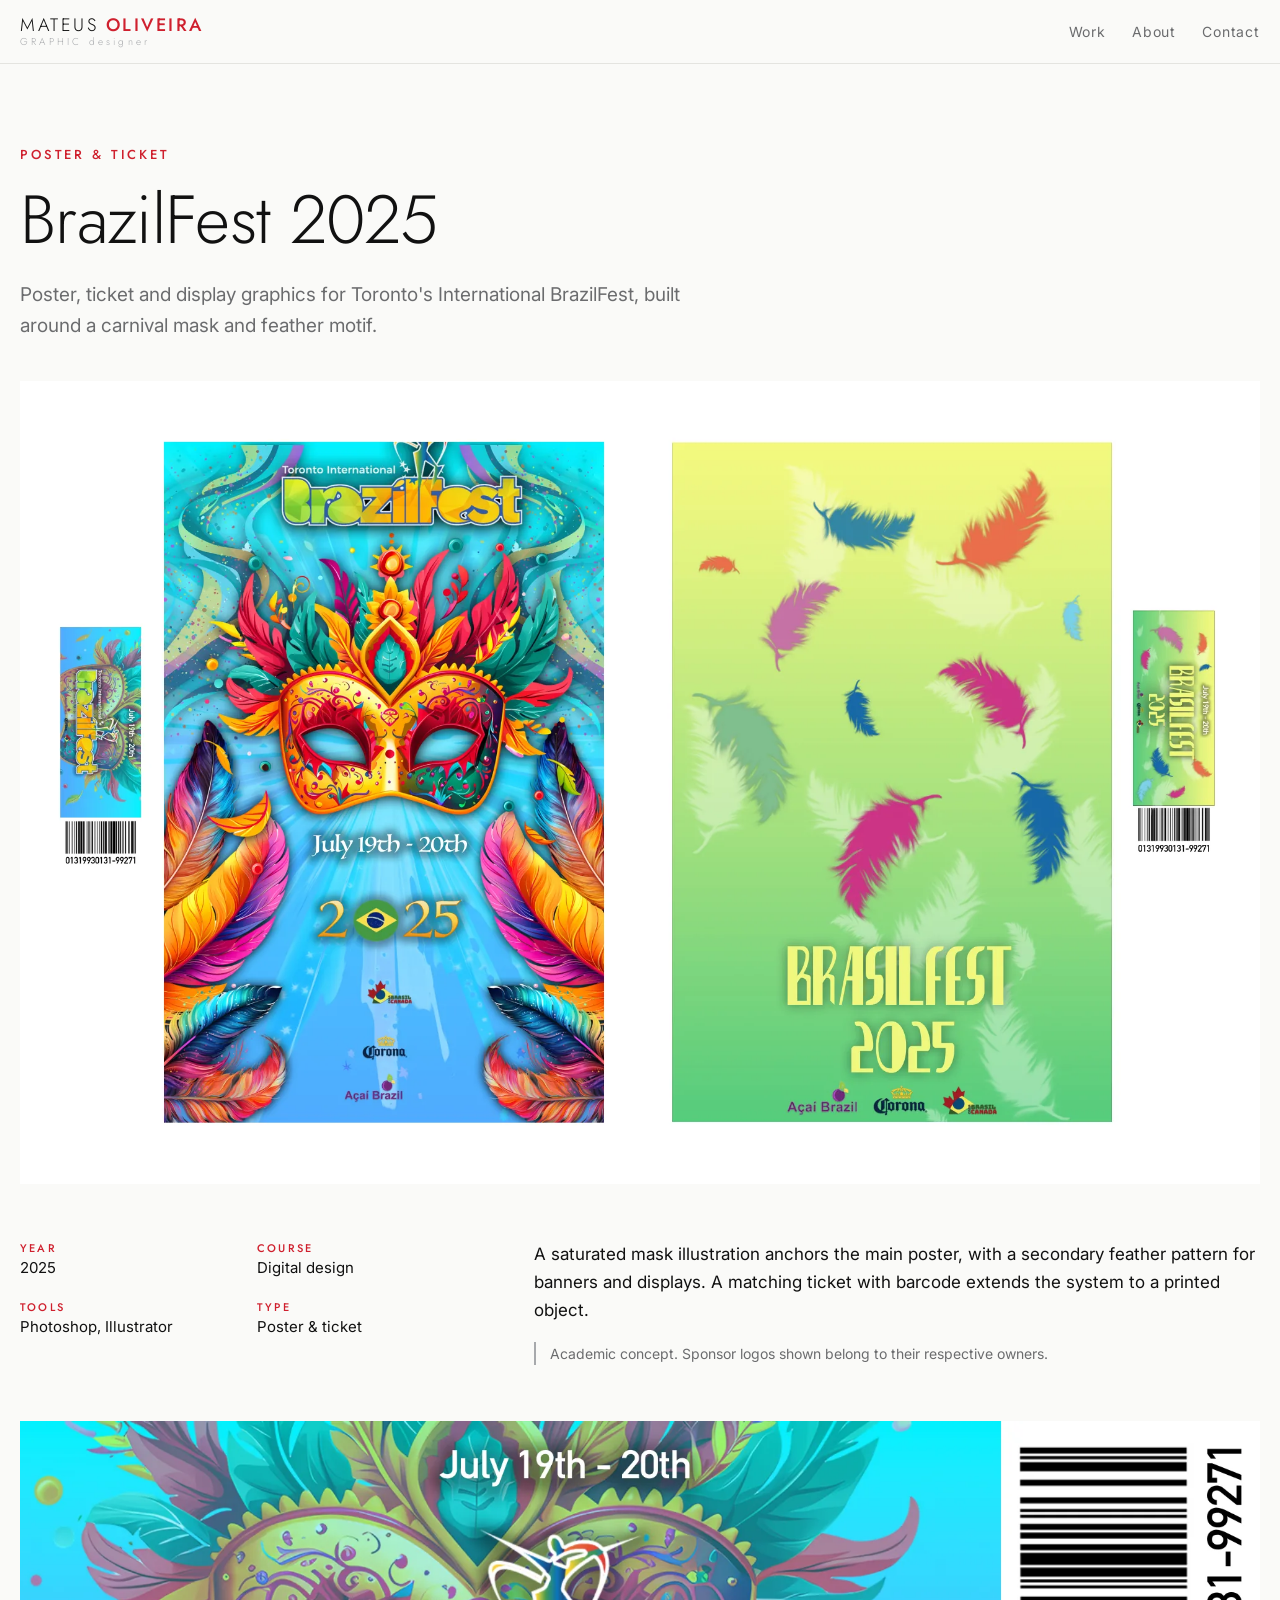
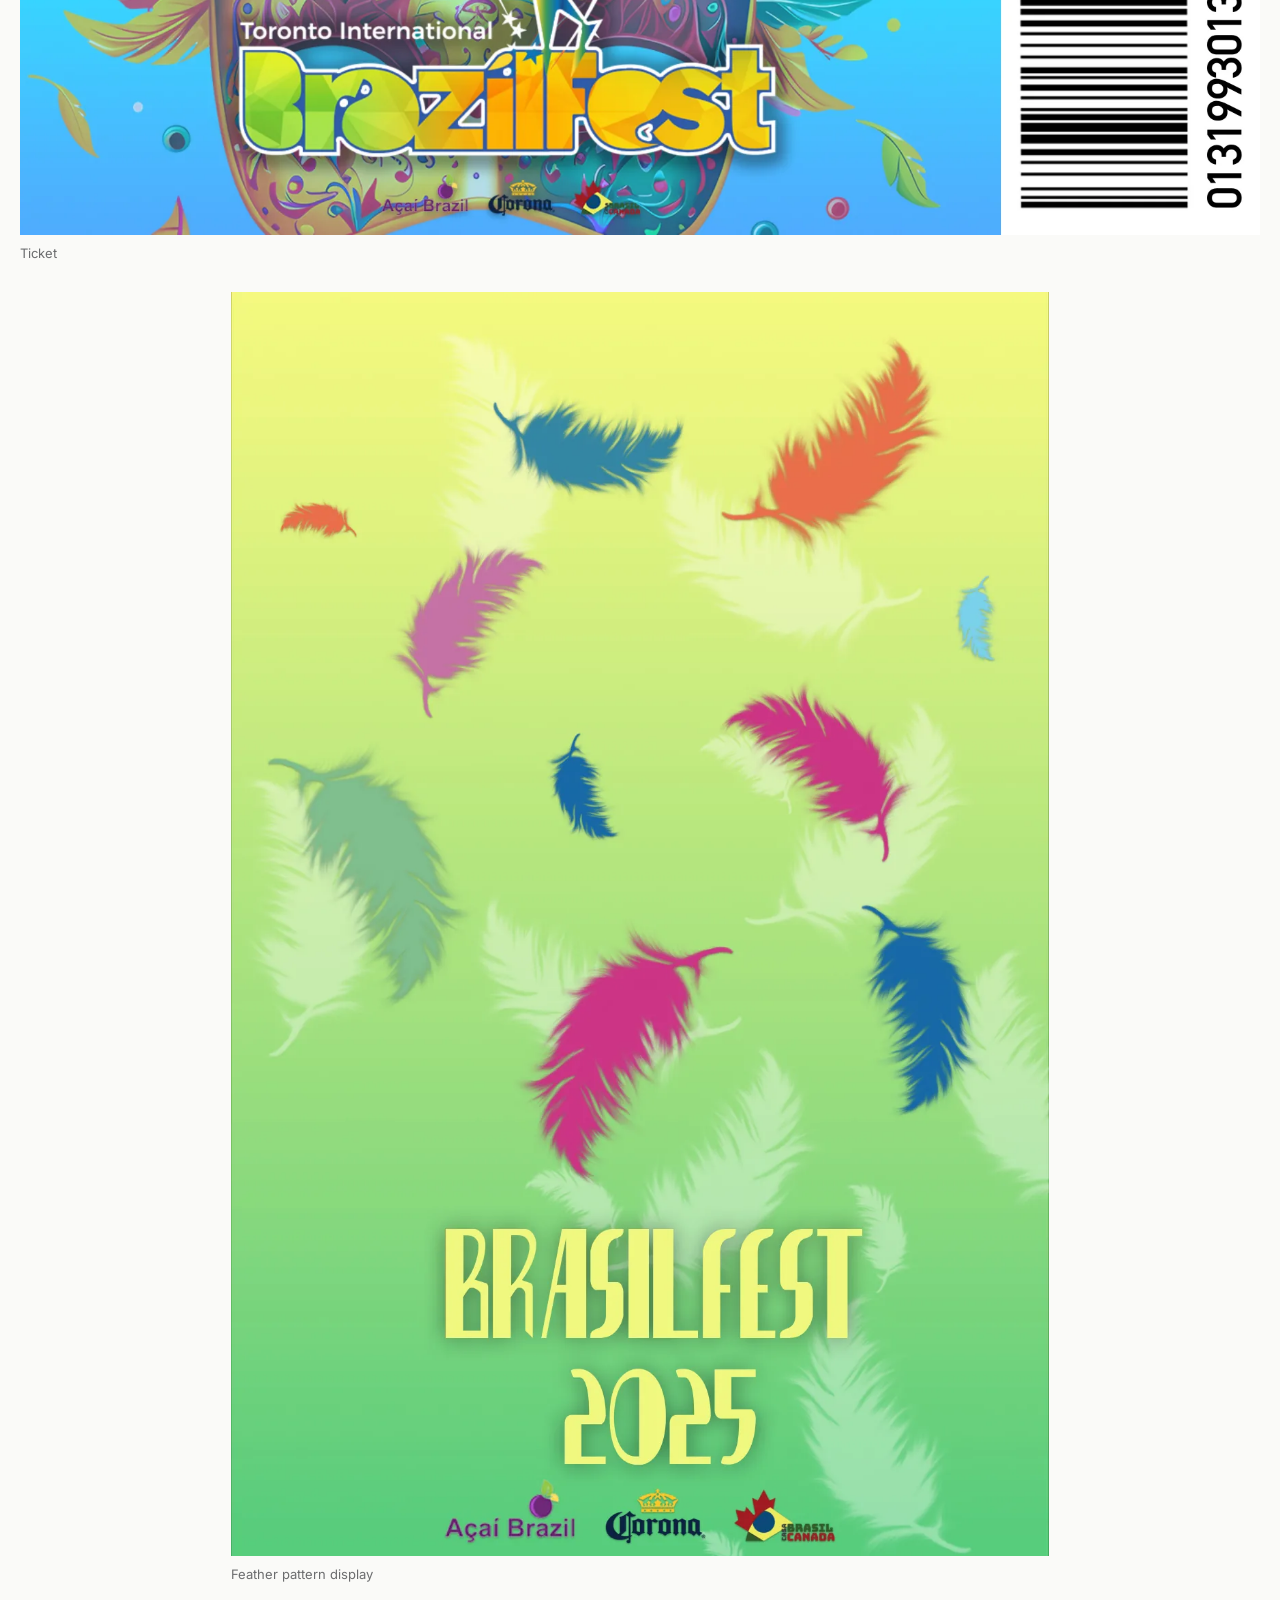
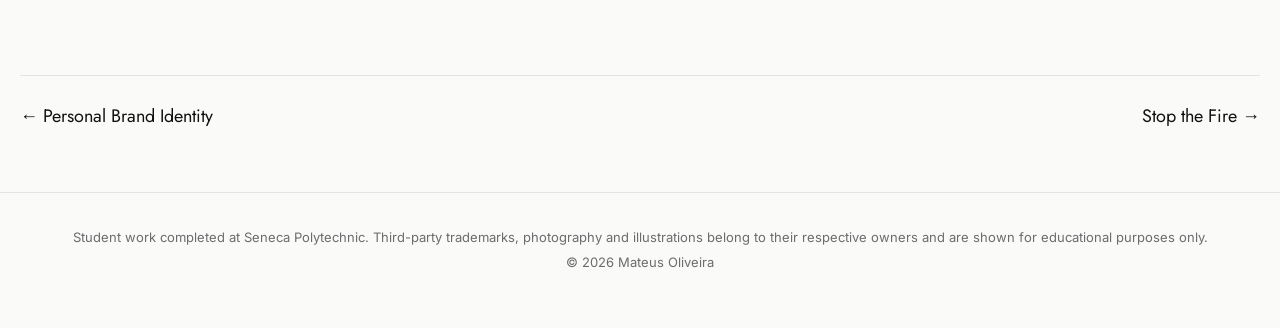
==== projects/brazilfest-2025.html @ f79b007b "Portfolio site Co-Authored-By: Claude Sonnet 5.5 <noreply@anthropic.com>" ====
<!doctype html>
<html lang="en"><head><meta charset="utf-8">
<meta name="viewport" content="width=device-width,initial-scale=1">
<title>BrazilFest 2025 | Mateus Oliveira</title>
<meta name="description" content="Poster, ticket and display graphics for Toronto&#x27;s International BrazilFest, built around a carnival mask and feather motif.">
<meta property="og:title" content="BrazilFest 2025 | Mateus Oliveira"><meta property="og:description" content="Poster, ticket and display graphics for Toronto&#x27;s International BrazilFest, built around a carnival mask and feather motif."><meta property="og:image" content="../assets/img/brazilfest-2025/cover.webp">
<link rel="preconnect" href="https://fonts.googleapis.com"><link rel="preconnect" href="https://fonts.gstatic.com" crossorigin>
<link href="https://fonts.googleapis.com/css2?family=Inter:wght@400;500&family=Jost:wght@300;400;500&display=swap" rel="stylesheet">
<link rel="stylesheet" href="../assets/css/style.css">
</head><body><header class="top"><a class="mark" href="../index.html" aria-label="Home"><span>MATEUS</span> <b>OLIVEIRA</b><small>GRAPHIC designer</small></a>
<nav><a href="../index.html#work">Work</a><a href="../index.html#about">About</a><a href="../index.html#contact">Contact</a></nav></header><main class="proj">
<section class="phead"><p class="eyebrow">Poster &amp; ticket</p><h1>BrazilFest 2025</h1><p class="lead">Poster, ticket and display graphics for Toronto&#x27;s International BrazilFest, built around a carnival mask and feather motif.</p></section>
<img class="phero" src="../assets/img/brazilfest-2025/hero.webp" alt="BrazilFest 2025" width="2000" height="1295">
<section class="pinfo"><dl><div><dt>Year</dt><dd>2025</dd></div><div><dt>Course</dt><dd>Digital design</dd></div><div><dt>Tools</dt><dd>Photoshop, Illustrator</dd></div><div><dt>Type</dt><dd>Poster &amp; ticket</dd></div></dl><div><p>A saturated mask illustration anchors the main poster, with a secondary feather pattern for banners and displays. A matching ticket with barcode extends the system to a printed object.</p><p class="note">Academic concept. Sponsor logos shown belong to their respective owners.</p></div></section>
<section class="gallery"><figure class="g full reveal"><img src="../assets/img/brazilfest-2025/img-01.webp" alt="BrazilFest ticket with barcode" width="1800" height="600" loading="lazy" data-full>
<figcaption>Ticket</figcaption></figure><figure class="g narrow reveal"><img src="../assets/img/brazilfest-2025/img-02.webp" alt="Feather pattern banner" width="1200" height="1855" loading="lazy" data-full>
<figcaption>Feather pattern display</figcaption></figure></section>
<nav class="pn"><a href="personal-brand-identity.html">← Personal Brand Identity</a><a href="stop-the-fire.html">Stop the Fire →</a></nav>
</main><footer><p>Student work completed at Seneca Polytechnic. Third-party trademarks, photography and illustrations belong to their respective owners and are shown for educational purposes only.</p><p>© 2026 Mateus Oliveira</p></footer>
<div class="lb" hidden><button class="x" aria-label="Close">×</button><button class="p" aria-label="Previous">‹</button><button class="n" aria-label="Next">›</button><img alt=""><p></p></div><script src="../assets/js/main.js"></script></body></html>
---- assets/css/style.css ----
:root{--red:#CF202E;--gray:#A7A9AC;--ink:#111;--soft:#6b6c6e;--bg:#fafaf8;--line:#e4e4e0;--max:1240px}
*{box-sizing:border-box;margin:0}
html{scroll-behavior:smooth}
body{font:400 17px/1.65 Inter,system-ui,sans-serif;color:var(--ink);background:var(--bg);-webkit-font-smoothing:antialiased}
img{max-width:100%;height:auto;display:block}
a{color:inherit}
h1,h2,h3,h4,.mark,.eyebrow,.btn{font-family:Jost,Inter,sans-serif}
.top{position:sticky;top:0;z-index:5;display:flex;justify-content:space-between;align-items:center;padding:16px max(20px,calc((100% - var(--max))/2));background:rgba(250,250,248,.92);backdrop-filter:blur(8px);border-bottom:1px solid var(--line)}
.mark{text-decoration:none;font-weight:300;letter-spacing:.14em;font-size:18px;line-height:1.1}
.mark b{font-weight:500;color:var(--red)}
.mark small{display:block;font-size:10px;letter-spacing:.32em;color:var(--gray);text-transform:none}
.top nav{display:flex;gap:26px}
.top nav a{text-decoration:none;font-size:14px;letter-spacing:.06em;color:var(--soft)}
.top nav a:hover{color:var(--red)}
main,footer{padding:0 20px}
section{max-width:var(--max);margin:0 auto}
.hero{padding:110px 0 90px}
.eyebrow{font-size:13px;letter-spacing:.22em;text-transform:uppercase;color:var(--red);margin-bottom:18px;font-weight:500}
h1{font-weight:300;font-size:clamp(34px,5.4vw,68px);line-height:1.08;max-width:18ch;letter-spacing:-.01em}
.hero h1{max-width:20ch}
.status{margin:26px 0 34px;color:var(--soft);max-width:52ch}
.btn{display:inline-block;background:var(--ink);color:#fff;text-decoration:none;padding:13px 28px;letter-spacing:.1em;font-size:14px;transition:background .2s}
.btn:hover{background:var(--red)}
h2{font-weight:400;font-size:13px;letter-spacing:.24em;text-transform:uppercase;color:var(--soft);margin-bottom:34px}
.grid{display:grid;grid-template-columns:repeat(2,1fr);gap:44px 28px;padding-bottom:110px}
.card{text-decoration:none;display:block}
.card.big{grid-column:1/-1}
.thumb{overflow:hidden;background:#e9e9e6}
.thumb img{width:100%;aspect-ratio:4/3;object-fit:cover;transition:transform .6s ease}
.card.big .thumb img{aspect-ratio:2/1}
.card:hover .thumb img{transform:scale(1.03)}
.cap{display:flex;justify-content:space-between;gap:16px;align-items:baseline;padding-top:14px;border-bottom:1px solid var(--line);padding-bottom:14px}
.cap h3{font-weight:400;font-size:21px}
.cap span{color:var(--soft);font-size:14px;white-space:nowrap}
.card:hover h3{color:var(--red)}
.about,.contact{padding:20px 0 100px;border-top:1px solid var(--line);padding-top:70px}
.cols{display:grid;grid-template-columns:1.4fr 1fr;gap:60px}
.cols p{margin-bottom:1em;max-width:60ch}
.facts h4{font:500 12px Jost;letter-spacing:.2em;text-transform:uppercase;color:var(--red);margin-top:18px}
.facts p{margin:4px 0 0}
.exph{font:500 12px Jost;letter-spacing:.2em;text-transform:uppercase;color:var(--red);margin:44px 0 10px}
.exp{list-style:none;padding:0;border-top:1px solid var(--line)}
.exp li{display:flex;justify-content:space-between;gap:16px;padding:12px 0;border-bottom:1px solid var(--line)}
.exp span{color:var(--soft);font-size:14px;white-space:nowrap}
@media (max-width:760px){.exp li{flex-direction:column;gap:2px}.exp span{white-space:normal}}
.contact .links{display:flex;flex-wrap:wrap;gap:12px 34px;font-size:22px;font-family:Jost}
.contact a{text-decoration:none;border-bottom:2px solid var(--red)}
.soft{color:var(--soft)}
footer{border-top:1px solid var(--line);padding-top:30px;padding-bottom:50px;color:var(--soft);font-size:13px;text-align:center}
footer p{max-width:var(--max);margin:4px auto}
/* project page */
.proj{padding-bottom:60px}
.phead{padding:80px 0 40px}
.lead{margin-top:22px;color:var(--soft);max-width:58ch;font-size:19px}
.phero{width:100%;max-width:var(--max);margin:0 auto;background:#e9e9e6}
.pinfo{display:grid;grid-template-columns:1fr 1.6fr;gap:60px;padding:56px 0}
dl{display:grid;grid-template-columns:1fr 1fr;gap:18px 20px;align-content:start}
dt{font:500 11px Jost;letter-spacing:.2em;text-transform:uppercase;color:var(--red)}
dd{font-size:15px}
.note{margin-top:18px;font-size:14px;color:var(--soft);border-left:2px solid var(--gray);padding-left:14px}
.gallery{display:grid;grid-template-columns:repeat(6,1fr);gap:28px}
.g{grid-column:span 6}
.g.half{grid-column:span 3}
.g.third{grid-column:span 2}
.g.narrow{grid-column:2/6}
.g img{width:100%;cursor:zoom-in;background:#ecece9}
figcaption{font-size:13px;color:var(--soft);margin-top:8px}
.pn{display:flex;justify-content:space-between;gap:20px;max-width:var(--max);margin:90px auto 0;padding-top:26px;border-top:1px solid var(--line);font-family:Jost;font-size:18px}
.pn a{text-decoration:none}.pn a:hover{color:var(--red)}
/* lightbox */
.lb{position:fixed;inset:0;z-index:20;background:rgba(10,10,10,.94);display:flex;flex-direction:column;align-items:center;justify-content:center;padding:30px}
.lb[hidden]{display:none}
.lb img{max-width:94vw;max-height:84vh;object-fit:contain}
.lb p{color:#ccc;font-size:14px;margin-top:12px}
.lb button{position:absolute;background:none;border:0;color:#fff;font-size:44px;cursor:pointer;padding:10px 18px;line-height:1}
.lb .x{top:10px;right:14px}.lb .p{left:6px;top:45%}.lb .n{right:6px;top:45%}
.lb button:hover{color:var(--red)}
/* reveal */
.js .reveal{opacity:0;transform:translateY(18px);transition:opacity .7s ease,transform .7s ease}
.js .reveal.in{opacity:1;transform:none}
@media (prefers-reduced-motion:reduce){.js .reveal{opacity:1;transform:none;transition:none}html{scroll-behavior:auto}.thumb img{transition:none}}
@media (max-width:760px){
 body{font-size:16px}.hero{padding:60px 0 56px}
 .grid{grid-template-columns:1fr;gap:34px}.card.big .thumb img{aspect-ratio:4/3}
 .cols,.pinfo{grid-template-columns:1fr;gap:30px}
 .gallery{gap:18px}.g.half{grid-column:span 6}.g.third{grid-column:span 6}.g.narrow{grid-column:1/-1}
 .top nav{gap:16px}.mark{font-size:15px}.pn{flex-direction:column}
 .cap{flex-direction:column;gap:2px}.cap span{white-space:normal}
}
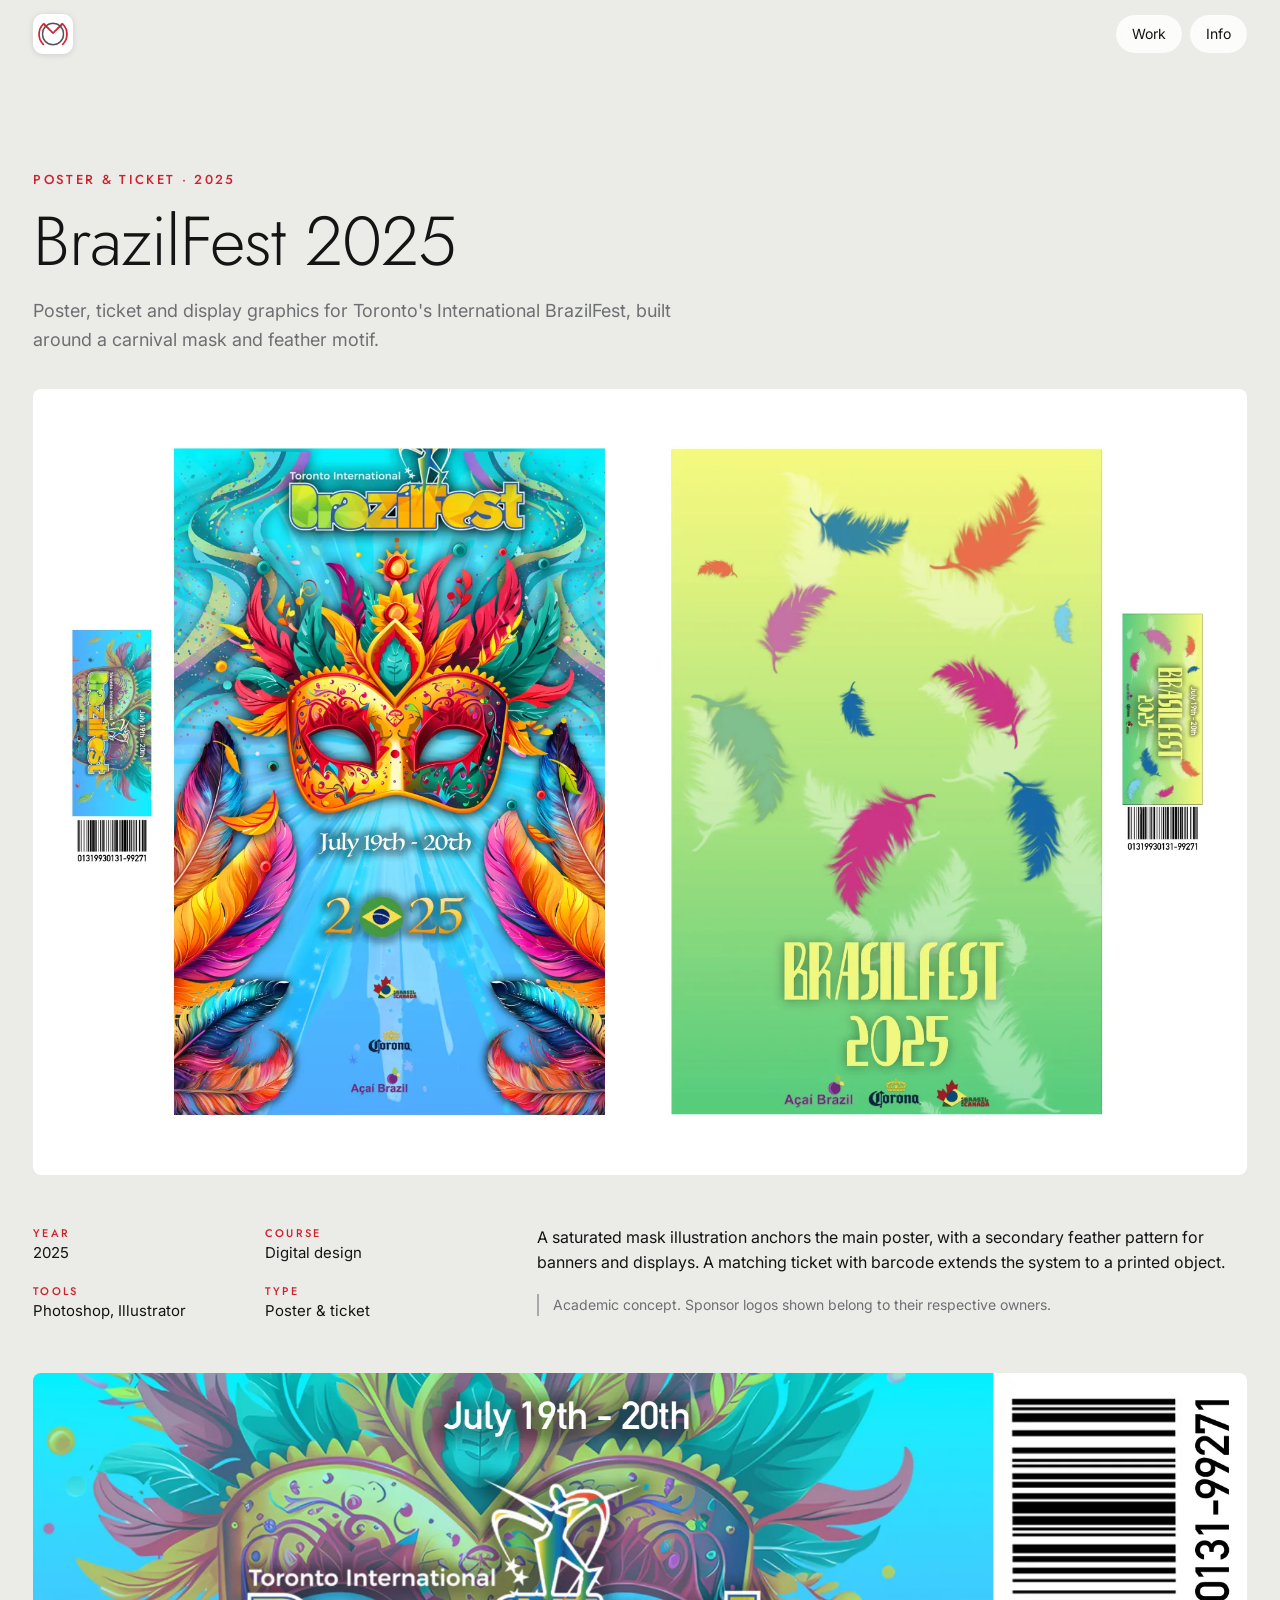
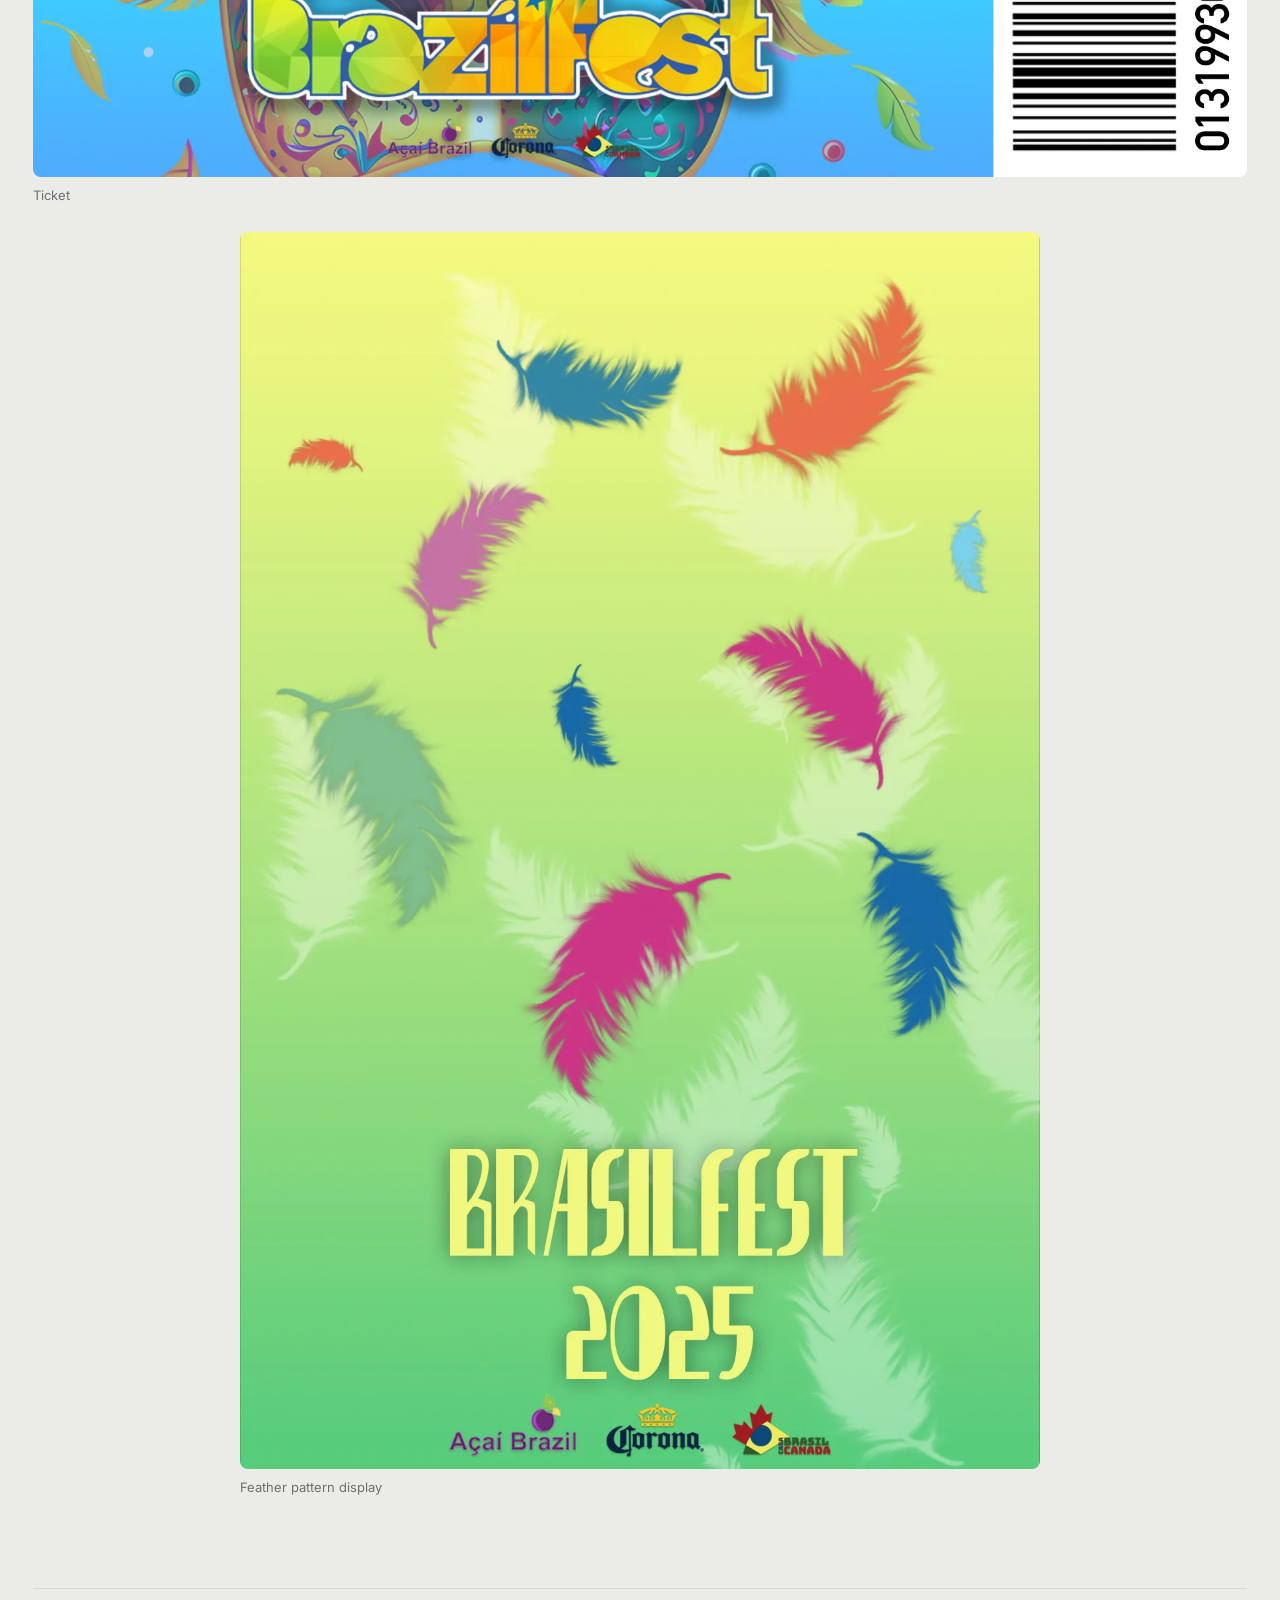
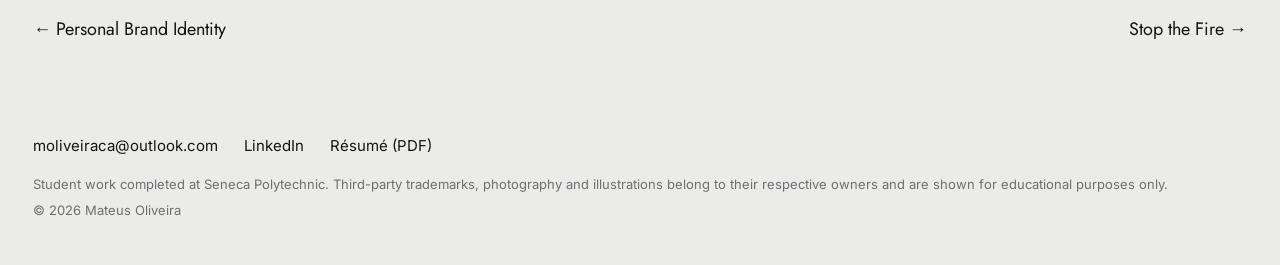
==== commit 31f725c7: "New layout v2: vertical collage, info panel" ====
--- a/projects/brazilfest-2025.html
+++ b/projects/brazilfest-2025.html
@@ -4,17 +4,25 @@
 <title>BrazilFest 2025 | Mateus Oliveira</title>
 <meta name="description" content="Poster, ticket and display graphics for Toronto&#x27;s International BrazilFest, built around a carnival mask and feather motif.">
 <meta property="og:title" content="BrazilFest 2025 | Mateus Oliveira"><meta property="og:description" content="Poster, ticket and display graphics for Toronto&#x27;s International BrazilFest, built around a carnival mask and feather motif."><meta property="og:image" content="../assets/img/brazilfest-2025/cover.webp">
+<link rel="icon" href="../favicon.ico" sizes="any"><link rel="icon" type="image/png" sizes="32x32" href="../favicon-32.png"><link rel="apple-touch-icon" href="../apple-touch-icon.png">
 <link rel="preconnect" href="https://fonts.googleapis.com"><link rel="preconnect" href="https://fonts.gstatic.com" crossorigin>
 <link href="https://fonts.googleapis.com/css2?family=Inter:wght@400;500&family=Jost:wght@300;400;500&display=swap" rel="stylesheet">
 <link rel="stylesheet" href="../assets/css/style.css">
-</head><body><header class="top"><a class="mark" href="../index.html" aria-label="Home"><span>MATEUS</span> <b>OLIVEIRA</b><small>GRAPHIC designer</small></a>
-<nav><a href="../index.html#work">Work</a><a href="../index.html#about">About</a><a href="../index.html#contact">Contact</a></nav></header><main class="proj">
-<section class="phead"><p class="eyebrow">Poster &amp; ticket</p><h1>BrazilFest 2025</h1><p class="lead">Poster, ticket and display graphics for Toronto&#x27;s International BrazilFest, built around a carnival mask and feather motif.</p></section>
+</head><body class="projpage"><header class="top"><a class="logo" href="../index.html" aria-label="Home"><img src="../icon-512.png" alt="MO" width="40" height="40"></a>
+<nav><a href="../index.html#work">Work</a><a href="#info" class="info-open" aria-controls="info">Info</a></nav></header><main class="proj">
+<section class="phead"><p class="eyebrow">Poster &amp; ticket · 2025</p><h1>BrazilFest 2025</h1><p class="lead">Poster, ticket and display graphics for Toronto&#x27;s International BrazilFest, built around a carnival mask and feather motif.</p></section>
 <img class="phero" src="../assets/img/brazilfest-2025/hero.webp" alt="BrazilFest 2025" width="2000" height="1295">
 <section class="pinfo"><dl><div><dt>Year</dt><dd>2025</dd></div><div><dt>Course</dt><dd>Digital design</dd></div><div><dt>Tools</dt><dd>Photoshop, Illustrator</dd></div><div><dt>Type</dt><dd>Poster &amp; ticket</dd></div></dl><div><p>A saturated mask illustration anchors the main poster, with a secondary feather pattern for banners and displays. A matching ticket with barcode extends the system to a printed object.</p><p class="note">Academic concept. Sponsor logos shown belong to their respective owners.</p></div></section>
 <section class="gallery"><figure class="g full reveal"><img src="../assets/img/brazilfest-2025/img-01.webp" alt="BrazilFest ticket with barcode" width="1800" height="600" loading="lazy" data-full>
 <figcaption>Ticket</figcaption></figure><figure class="g narrow reveal"><img src="../assets/img/brazilfest-2025/img-02.webp" alt="Feather pattern banner" width="1200" height="1855" loading="lazy" data-full>
 <figcaption>Feather pattern display</figcaption></figure></section>
 <nav class="pn"><a href="personal-brand-identity.html">← Personal Brand Identity</a><a href="stop-the-fire.html">Stop the Fire →</a></nav>
-</main><footer><p>Student work completed at Seneca Polytechnic. Third-party trademarks, photography and illustrations belong to their respective owners and are shown for educational purposes only.</p><p>© 2026 Mateus Oliveira</p></footer>
+</main><footer><p class="flinks"><a href="mailto:moliveiraca@outlook.com">moliveiraca@outlook.com</a> <a href="https://www.linkedin.com/in/mateus-poliveira" target="_blank" rel="noopener">LinkedIn</a> <a href="../assets/Mateus_Oliveira_Resume.pdf" target="_blank" rel="noopener">Résumé (PDF)</a></p><p>Student work completed at Seneca Polytechnic. Third-party trademarks, photography and illustrations belong to their respective owners and are shown for educational purposes only.</p><p>© 2026 Mateus Oliveira</p></footer>
+<aside class="panel" id="info" aria-label="Info" hidden><div class="panel-in">
+<button class="panel-x" aria-label="Close">Close ×</button>
+<p class="p-lead">I design editorial, branding and packaging with a bias for strong typography and clear hierarchy.</p>
+<div class="p-cols"><div class="p-about"><p>I&#x27;m a graphic designer based in Toronto, finishing the Graphic Design program at Seneca Polytechnic in 2026. My work spans magazine layout, brand identity, packaging and information design.</p><p>From 2023 to 2025 I worked as a freelance illustrator, creating character designs, concept art, book and comic illustration, and social media graphics for clients, along with logos and mascots for small businesses and creators. Today I also supervise a team at the Seneca Student Federation, so I am used to deadlines, feedback and working with people.</p><p class="p-status">Graduating from Seneca Polytechnic in 2026 and open to junior graphic design roles in the GTA.</p></div>
+<div class="p-facts"><h4>Skills</h4><p>Brand identity, Editorial &amp; layout, Packaging, Information design, Typography, Poster design, Digital illustration, Character design</p><h4>Tools</h4><p>Adobe Illustrator, Adobe InDesign, Adobe Photoshop, Procreate</p><h4>Languages</h4><p>English (fluent), Portuguese (native)</p><h4>Education</h4><p>Graphic Design, Seneca Polytechnic (2026)</p></div>
+<div class="p-exp"><h4>Experience</h4><ul><li><b>Staff Supervisor</b>, Seneca Student Federation<span>Aug 2025 – Present</span></li><li><b>Event Staff</b>, Seneca Student Federation<span>Jan 2025 – Aug 2025</span></li><li><b>Freelance Illustrator</b>, Self-employed<span>Jul 2023 – Aug 2025</span></li><li><b>Administrative Assistant</b>, Baterias Heliar<span>Jan 2022 – Jul 2023</span></li></ul><h4>Contact</h4><ul class="p-links"><li><a href="mailto:moliveiraca@outlook.com">moliveiraca@outlook.com</a></li><li><a href="https://www.linkedin.com/in/mateus-poliveira" target="_blank" rel="noopener">LinkedIn</a></li><li><a href="../assets/Mateus_Oliveira_Resume.pdf" target="_blank" rel="noopener">Résumé (PDF)</a></li></ul></div></div>
+</div></aside>
 <div class="lb" hidden><button class="x" aria-label="Close">×</button><button class="p" aria-label="Previous">‹</button><button class="n" aria-label="Next">›</button><img alt=""><p></p></div><script src="../assets/js/main.js"></script></body></html>
--- a/assets/css/style.css
+++ b/assets/css/style.css
@@ -1,74 +1,78 @@
-:root{--red:#CF202E;--gray:#A7A9AC;--ink:#111;--soft:#6b6c6e;--bg:#fafaf8;--line:#e4e4e0;--max:1240px}
+:root{--red:#CF202E;--gray:#A7A9AC;--ink:#141414;--soft:#6e6f72;--bg:#ebebe8;--line:#d9d9d5;--r:8px;--pad:clamp(16px,2.6vw,36px)}
 *{box-sizing:border-box;margin:0}
 html{scroll-behavior:smooth}
-body{font:400 17px/1.65 Inter,system-ui,sans-serif;color:var(--ink);background:var(--bg);-webkit-font-smoothing:antialiased}
+body{font:400 16px/1.6 Inter,system-ui,sans-serif;color:var(--ink);background:var(--bg);-webkit-font-smoothing:antialiased}
 img{max-width:100%;height:auto;display:block}
 a{color:inherit}
-h1,h2,h3,h4,.mark,.eyebrow,.btn{font-family:Jost,Inter,sans-serif}
-.top{position:sticky;top:0;z-index:5;display:flex;justify-content:space-between;align-items:center;padding:16px max(20px,calc((100% - var(--max))/2));background:rgba(250,250,248,.92);backdrop-filter:blur(8px);border-bottom:1px solid var(--line)}
-.mark{text-decoration:none;font-weight:300;letter-spacing:.14em;font-size:18px;line-height:1.1}
-.mark b{font-weight:500;color:var(--red)}
-.mark small{display:block;font-size:10px;letter-spacing:.32em;color:var(--gray);text-transform:none}
-.top nav{display:flex;gap:26px}
-.top nav a{text-decoration:none;font-size:14px;letter-spacing:.06em;color:var(--soft)}
-.top nav a:hover{color:var(--red)}
-main,footer{padding:0 20px}
-section{max-width:var(--max);margin:0 auto}
-.hero{padding:110px 0 90px}
-.eyebrow{font-size:13px;letter-spacing:.22em;text-transform:uppercase;color:var(--red);margin-bottom:18px;font-weight:500}
-h1{font-weight:300;font-size:clamp(34px,5.4vw,68px);line-height:1.08;max-width:18ch;letter-spacing:-.01em}
-.hero h1{max-width:20ch}
-.status{margin:26px 0 34px;color:var(--soft);max-width:52ch}
-.btn{display:inline-block;background:var(--ink);color:#fff;text-decoration:none;padding:13px 28px;letter-spacing:.1em;font-size:14px;transition:background .2s}
-.btn:hover{background:var(--red)}
-h2{font-weight:400;font-size:13px;letter-spacing:.24em;text-transform:uppercase;color:var(--soft);margin-bottom:34px}
-.grid{display:grid;grid-template-columns:repeat(2,1fr);gap:44px 28px;padding-bottom:110px}
-.card{text-decoration:none;display:block}
-.card.big{grid-column:1/-1}
-.thumb{overflow:hidden;background:#e9e9e6}
-.thumb img{width:100%;aspect-ratio:4/3;object-fit:cover;transition:transform .6s ease}
-.card.big .thumb img{aspect-ratio:2/1}
-.card:hover .thumb img{transform:scale(1.03)}
-.cap{display:flex;justify-content:space-between;gap:16px;align-items:baseline;padding-top:14px;border-bottom:1px solid var(--line);padding-bottom:14px}
-.cap h3{font-weight:400;font-size:21px}
-.cap span{color:var(--soft);font-size:14px;white-space:nowrap}
-.card:hover h3{color:var(--red)}
-.about,.contact{padding:20px 0 100px;border-top:1px solid var(--line);padding-top:70px}
-.cols{display:grid;grid-template-columns:1.4fr 1fr;gap:60px}
-.cols p{margin-bottom:1em;max-width:60ch}
-.facts h4{font:500 12px Jost;letter-spacing:.2em;text-transform:uppercase;color:var(--red);margin-top:18px}
-.facts p{margin:4px 0 0}
-.exph{font:500 12px Jost;letter-spacing:.2em;text-transform:uppercase;color:var(--red);margin:44px 0 10px}
-.exp{list-style:none;padding:0;border-top:1px solid var(--line)}
-.exp li{display:flex;justify-content:space-between;gap:16px;padding:12px 0;border-bottom:1px solid var(--line)}
-.exp span{color:var(--soft);font-size:14px;white-space:nowrap}
-@media (max-width:760px){.exp li{flex-direction:column;gap:2px}.exp span{white-space:normal}}
-.contact .links{display:flex;flex-wrap:wrap;gap:12px 34px;font-size:22px;font-family:Jost}
-.contact a{text-decoration:none;border-bottom:2px solid var(--red)}
-.soft{color:var(--soft)}
-footer{border-top:1px solid var(--line);padding-top:30px;padding-bottom:50px;color:var(--soft);font-size:13px;text-align:center}
-footer p{max-width:var(--max);margin:4px auto}
+h1,h2,h3,h4,.eyebrow{font-family:Jost,Inter,sans-serif}
+/* top bar */
+.top{position:fixed;top:0;left:0;right:0;z-index:30;display:flex;justify-content:space-between;align-items:center;padding:14px var(--pad);pointer-events:none}
+.top>*{pointer-events:auto}
+.logo img{width:40px;height:40px;border-radius:10px;box-shadow:0 1px 6px rgba(0,0,0,.12)}
+.top nav{display:flex;gap:8px}
+.top nav a{text-decoration:none;font-size:14px;background:rgba(255,255,255,.82);backdrop-filter:blur(8px);padding:8px 16px;border-radius:99px;transition:background .2s,color .2s}
+.top nav a:hover{background:var(--ink);color:#fff}
+main{padding:0 var(--pad)}
+/* home */
+.intro{padding:clamp(110px,16vw,200px) 0 clamp(50px,8vw,100px);max-width:1500px;margin:0 auto}
+.intro h1{font-weight:300;font-size:clamp(30px,4.6vw,64px);line-height:1.12;letter-spacing:-.015em;max-width:24ch}
+.who{margin-top:22px;font-size:14px;color:var(--soft);letter-spacing:.04em}
+.collage{display:grid;grid-template-columns:repeat(12,1fr);gap:clamp(36px,6vw,90px) clamp(14px,2.4vw,34px);align-items:start;max-width:1500px;margin:0 auto;padding-bottom:clamp(70px,10vw,140px)}
+.card{grid-column:span var(--s);margin-top:var(--o);text-decoration:none;display:block}
+.thumb{overflow:hidden;border-radius:var(--r);background:#dcdcd8}
+.thumb img{width:100%;height:auto;transition:transform .7s ease}
+.card:hover .thumb img{transform:scale(1.035)}
+.cap{margin-top:12px;font-size:14px;line-height:1.45;max-width:52ch}
+.cap b{font-weight:500}
+.cap span{color:var(--soft)}
+.cap span:before{content:"— "}
+.card:hover .cap b{color:var(--red)}
+/* info panel */
+.panel{position:fixed;inset:0;z-index:40;background:var(--bg);overflow:auto;padding:90px var(--pad) 60px}
+.panel[hidden]{display:none}
+.panel:target{display:block}
+.panel-in{max-width:1500px;margin:0 auto}
+.panel-x{position:fixed;top:14px;right:var(--pad);font:400 14px Inter;background:var(--ink);color:#fff;border:0;border-radius:99px;padding:8px 16px;cursor:pointer}
+.panel-x:hover{background:var(--red)}
+.p-lead{font:300 clamp(24px,3.4vw,46px)/1.15 Jost;max-width:26ch;margin-bottom:48px}
+.p-cols{display:grid;grid-template-columns:1.3fr 1fr 1.1fr;gap:clamp(28px,4vw,64px)}
+.p-about p{margin-bottom:1em;max-width:58ch}
+.p-status{color:var(--soft)}
+.p-cols h4{font:500 11px Jost;letter-spacing:.2em;text-transform:uppercase;color:var(--red);margin:20px 0 4px}
+.p-cols h4:first-child{margin-top:0}
+.p-exp ul{list-style:none;padding:0}
+.p-exp li{padding:9px 0;border-bottom:1px solid var(--line);font-size:15px}
+.p-exp li span{display:block;color:var(--soft);font-size:13px}
+.p-links li{border:0;padding:3px 0;font-size:17px}
+.p-links a{text-decoration:none;border-bottom:1px solid var(--red)}
+body.lock{overflow:hidden}
+/* footer */
+footer{padding:50px var(--pad) 44px;color:var(--soft);font-size:13px;display:flex;flex-direction:column;gap:6px;max-width:1500px;margin:0 auto}
+.flinks{display:flex;flex-wrap:wrap;gap:6px 26px;font-size:15px;color:var(--ink);margin-bottom:10px}
+.flinks a{text-decoration:none}.flinks a:hover{color:var(--red)}
 /* project page */
-.proj{padding-bottom:60px}
-.phead{padding:80px 0 40px}
-.lead{margin-top:22px;color:var(--soft);max-width:58ch;font-size:19px}
-.phero{width:100%;max-width:var(--max);margin:0 auto;background:#e9e9e6}
-.pinfo{display:grid;grid-template-columns:1fr 1.6fr;gap:60px;padding:56px 0}
+.proj{max-width:1500px;margin:0 auto;padding-bottom:40px}
+.phead{padding:clamp(110px,14vw,170px) 0 34px}
+.eyebrow{font-size:13px;letter-spacing:.18em;text-transform:uppercase;color:var(--red);margin-bottom:14px;font-weight:500}
+.phead h1{font-weight:300;font-size:clamp(34px,5.4vw,76px);line-height:1.05;letter-spacing:-.015em}
+.lead{margin-top:20px;color:var(--soft);max-width:58ch;font-size:18px}
+.phero{width:100%;border-radius:var(--r);background:#dcdcd8}
+.pinfo{display:grid;grid-template-columns:1fr 1.6fr;gap:60px;padding:50px 0}
 dl{display:grid;grid-template-columns:1fr 1fr;gap:18px 20px;align-content:start}
 dt{font:500 11px Jost;letter-spacing:.2em;text-transform:uppercase;color:var(--red)}
 dd{font-size:15px}
 .note{margin-top:18px;font-size:14px;color:var(--soft);border-left:2px solid var(--gray);padding-left:14px}
-.gallery{display:grid;grid-template-columns:repeat(6,1fr);gap:28px}
+.gallery{display:grid;grid-template-columns:repeat(6,1fr);gap:clamp(14px,2vw,28px);align-items:start}
 .g{grid-column:span 6}
 .g.half{grid-column:span 3}
 .g.third{grid-column:span 2}
 .g.narrow{grid-column:2/6}
-.g img{width:100%;cursor:zoom-in;background:#ecece9}
+.g img{width:100%;cursor:zoom-in;border-radius:var(--r);background:#dcdcd8}
 figcaption{font-size:13px;color:var(--soft);margin-top:8px}
-.pn{display:flex;justify-content:space-between;gap:20px;max-width:var(--max);margin:90px auto 0;padding-top:26px;border-top:1px solid var(--line);font-family:Jost;font-size:18px}
+.pn{display:flex;justify-content:space-between;gap:20px;margin:90px 0 0;padding-top:26px;border-top:1px solid var(--line);font-family:Jost;font-size:18px}
 .pn a{text-decoration:none}.pn a:hover{color:var(--red)}
 /* lightbox */
-.lb{position:fixed;inset:0;z-index:20;background:rgba(10,10,10,.94);display:flex;flex-direction:column;align-items:center;justify-content:center;padding:30px}
+.lb{position:fixed;inset:0;z-index:60;background:rgba(10,10,10,.94);display:flex;flex-direction:column;align-items:center;justify-content:center;padding:30px}
 .lb[hidden]{display:none}
 .lb img{max-width:94vw;max-height:84vh;object-fit:contain}
 .lb p{color:#ccc;font-size:14px;margin-top:12px}
@@ -76,14 +80,14 @@
 .lb .x{top:10px;right:14px}.lb .p{left:6px;top:45%}.lb .n{right:6px;top:45%}
 .lb button:hover{color:var(--red)}
 /* reveal */
-.js .reveal{opacity:0;transform:translateY(18px);transition:opacity .7s ease,transform .7s ease}
+.js .reveal{opacity:0;transform:translateY(22px);transition:opacity .8s ease,transform .8s ease}
 .js .reveal.in{opacity:1;transform:none}
 @media (prefers-reduced-motion:reduce){.js .reveal{opacity:1;transform:none;transition:none}html{scroll-behavior:auto}.thumb img{transition:none}}
+@media (max-width:900px){.p-cols{grid-template-columns:1fr 1fr}.p-exp{grid-column:1/-1}}
 @media (max-width:760px){
- body{font-size:16px}.hero{padding:60px 0 56px}
- .grid{grid-template-columns:1fr;gap:34px}.card.big .thumb img{aspect-ratio:4/3}
- .cols,.pinfo{grid-template-columns:1fr;gap:30px}
- .gallery{gap:18px}.g.half{grid-column:span 6}.g.third{grid-column:span 6}.g.narrow{grid-column:1/-1}
- .top nav{gap:16px}.mark{font-size:15px}.pn{flex-direction:column}
- .cap{flex-direction:column;gap:2px}.cap span{white-space:normal}
+ body{font-size:15.5px}
+ .collage{grid-template-columns:1fr;gap:34px}.card{grid-column:1;margin-top:0}
+ .cols,.pinfo,.p-cols{grid-template-columns:1fr;gap:28px}
+ .gallery{gap:16px}.g.half,.g.third{grid-column:span 6}.g.narrow{grid-column:1/-1}
+ .pn{flex-direction:column}
 }
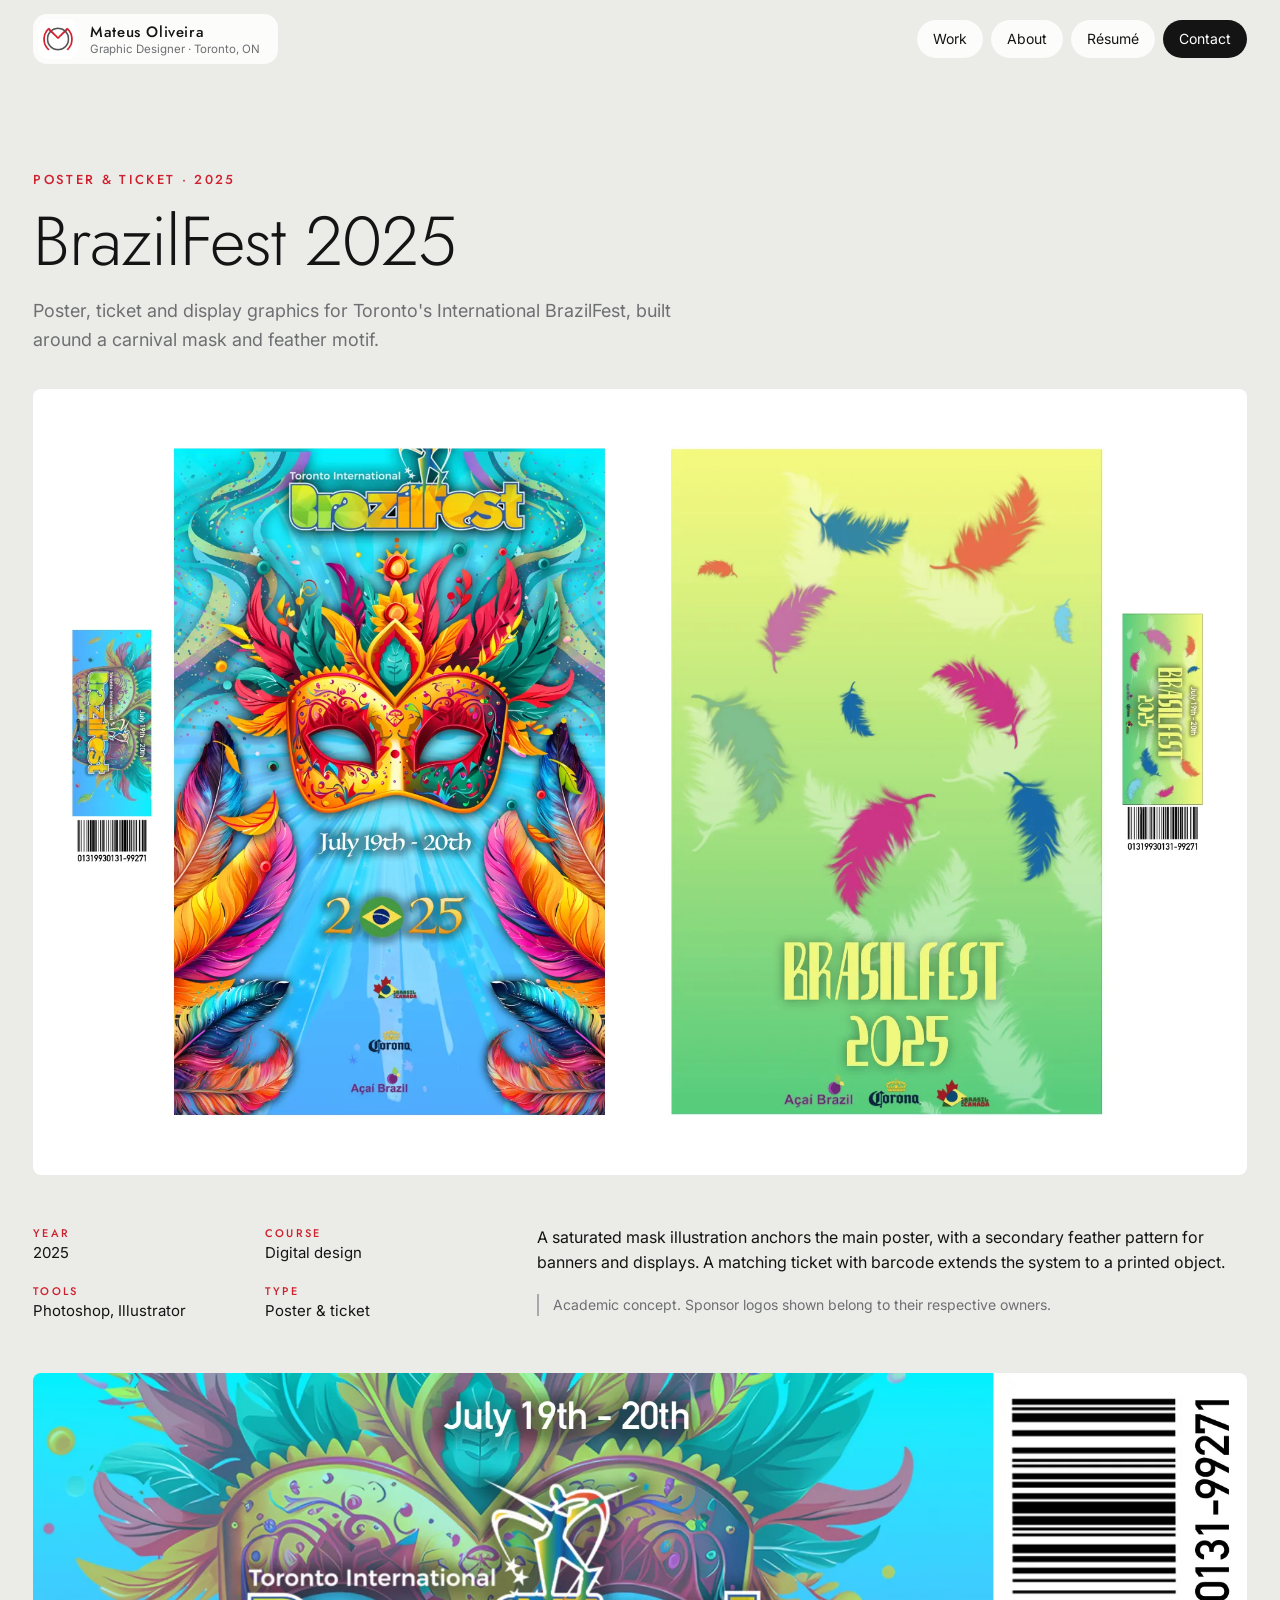
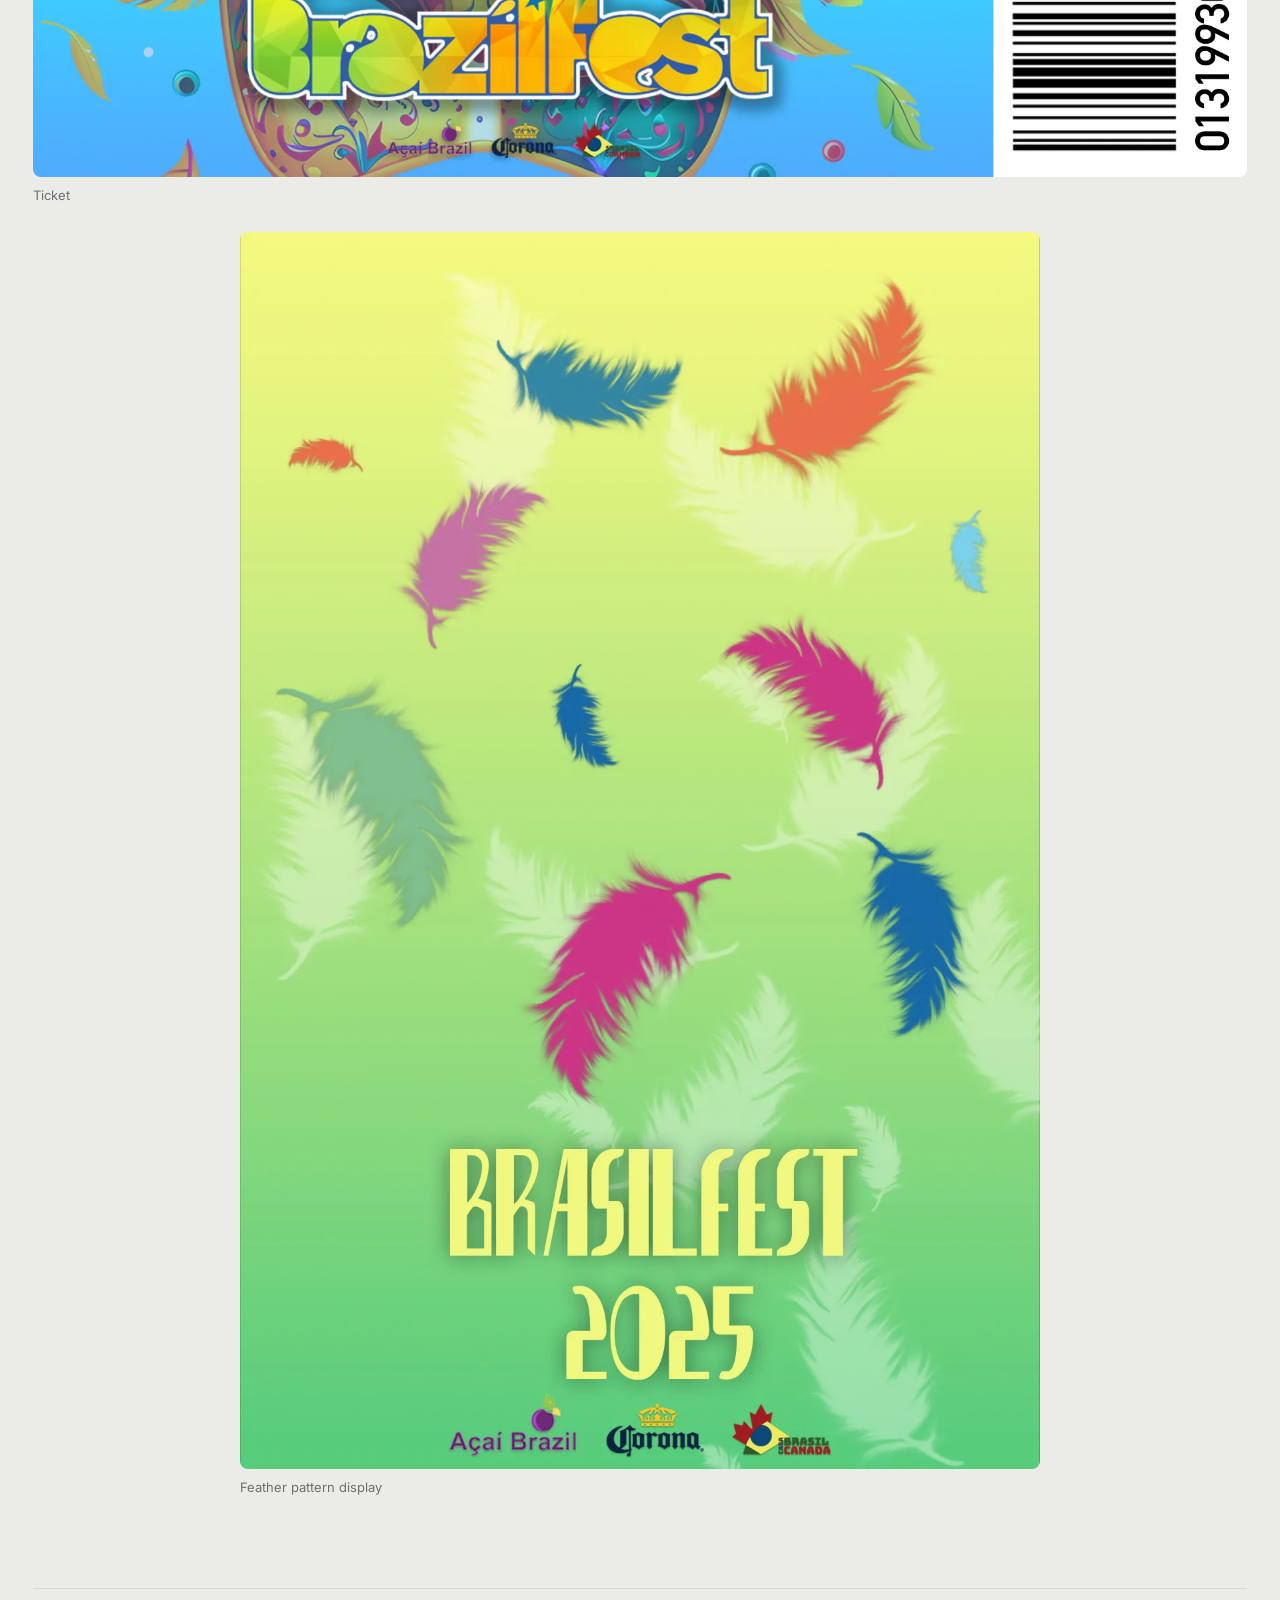
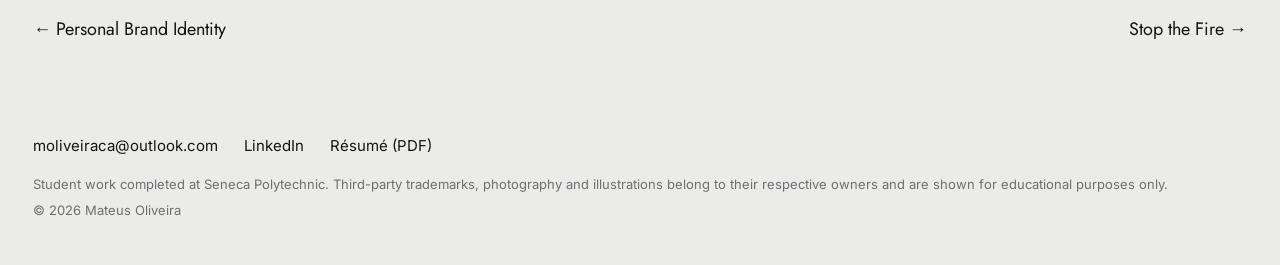
==== commit 92f67b55: "Better header and wider intro" ====
--- a/projects/brazilfest-2025.html
+++ b/projects/brazilfest-2025.html
@@ -8,8 +8,8 @@
 <link rel="preconnect" href="https://fonts.googleapis.com"><link rel="preconnect" href="https://fonts.gstatic.com" crossorigin>
 <link href="https://fonts.googleapis.com/css2?family=Inter:wght@400;500&family=Jost:wght@300;400;500&display=swap" rel="stylesheet">
 <link rel="stylesheet" href="../assets/css/style.css">
-</head><body class="projpage"><header class="top"><a class="logo" href="../index.html" aria-label="Home"><img src="../icon-512.png" alt="MO" width="40" height="40"></a>
-<nav><a href="../index.html#work">Work</a><a href="#info" class="info-open" aria-controls="info">Info</a></nav></header><main class="proj">
+</head><body class="projpage"><header class="top"><a class="logo" href="../index.html" aria-label="Home"><img src="../icon-512.png" alt="MO" width="40" height="40"><span><b>Mateus Oliveira</b><small>Graphic Designer · Toronto, ON</small></span></a>
+<nav><a href="../index.html#work">Work</a><a href="#info" class="info-open" aria-controls="info">About</a><a href="../assets/Mateus_Oliveira_Resume.pdf" target="_blank" rel="noopener">Résumé</a><a class="pill" href="mailto:moliveiraca@outlook.com">Contact</a></nav></header><main class="proj">
 <section class="phead"><p class="eyebrow">Poster &amp; ticket · 2025</p><h1>BrazilFest 2025</h1><p class="lead">Poster, ticket and display graphics for Toronto&#x27;s International BrazilFest, built around a carnival mask and feather motif.</p></section>
 <img class="phero" src="../assets/img/brazilfest-2025/hero.webp" alt="BrazilFest 2025" width="2000" height="1295">
 <section class="pinfo"><dl><div><dt>Year</dt><dd>2025</dd></div><div><dt>Course</dt><dd>Digital design</dd></div><div><dt>Tools</dt><dd>Photoshop, Illustrator</dd></div><div><dt>Type</dt><dd>Poster &amp; ticket</dd></div></dl><div><p>A saturated mask illustration anchors the main poster, with a secondary feather pattern for banners and displays. A matching ticket with barcode extends the system to a printed object.</p><p class="note">Academic concept. Sponsor logos shown belong to their respective owners.</p></div></section>
--- a/assets/css/style.css
+++ b/assets/css/style.css
@@ -8,15 +8,23 @@
 /* top bar */
 .top{position:fixed;top:0;left:0;right:0;z-index:30;display:flex;justify-content:space-between;align-items:center;padding:14px var(--pad);pointer-events:none}
 .top>*{pointer-events:auto}
-.logo img{width:40px;height:40px;border-radius:10px;box-shadow:0 1px 6px rgba(0,0,0,.12)}
+.logo{display:flex;align-items:center;gap:12px;text-decoration:none;background:rgba(255,255,255,.82);backdrop-filter:blur(8px);padding:5px 18px 5px 5px;border-radius:14px}
+.logo img{width:40px;height:40px;border-radius:10px}
+.logo span{display:flex;flex-direction:column;line-height:1.2}
+.logo b{font:500 15px Jost;letter-spacing:.04em}
+.logo small{font-size:11.5px;color:var(--soft)}
+.top nav a.pill{background:var(--ink);color:#fff}.top nav a.pill:hover{background:var(--red)}
 .top nav{display:flex;gap:8px}
 .top nav a{text-decoration:none;font-size:14px;background:rgba(255,255,255,.82);backdrop-filter:blur(8px);padding:8px 16px;border-radius:99px;transition:background .2s,color .2s}
 .top nav a:hover{background:var(--ink);color:#fff}
 main{padding:0 var(--pad)}
 /* home */
-.intro{padding:clamp(110px,16vw,200px) 0 clamp(50px,8vw,100px);max-width:1500px;margin:0 auto}
-.intro h1{font-weight:300;font-size:clamp(30px,4.6vw,64px);line-height:1.12;letter-spacing:-.015em;max-width:24ch}
-.who{margin-top:22px;font-size:14px;color:var(--soft);letter-spacing:.04em}
+.intro{padding:clamp(120px,15vw,210px) 0 clamp(50px,8vw,100px);max-width:1500px;margin:0 auto;display:grid;grid-template-columns:minmax(0,8fr) minmax(0,4fr);gap:clamp(24px,5vw,80px);align-items:end}
+.intro h1{font-weight:300;font-size:clamp(32px,5.6vw,92px);line-height:1.04;letter-spacing:-.02em}
+.intro-side{padding-bottom:.6rem}
+.status{color:var(--soft);font-size:clamp(15px,1.25vw,18px);max-width:34ch}
+.more{display:inline-block;margin-top:18px;font:500 14px Jost;letter-spacing:.08em;text-decoration:none;border-bottom:2px solid var(--red);padding-bottom:2px}
+.more:hover{color:var(--red)}
 .collage{display:grid;grid-template-columns:repeat(12,1fr);gap:clamp(36px,6vw,90px) clamp(14px,2.4vw,34px);align-items:start;max-width:1500px;margin:0 auto;padding-bottom:clamp(70px,10vw,140px)}
 .card{grid-column:span var(--s);margin-top:var(--o);text-decoration:none;display:block}
 .thumb{overflow:hidden;border-radius:var(--r);background:#dcdcd8}
@@ -86,6 +94,7 @@
 @media (max-width:900px){.p-cols{grid-template-columns:1fr 1fr}.p-exp{grid-column:1/-1}}
 @media (max-width:760px){
  body{font-size:15.5px}
+ .intro{grid-template-columns:1fr;align-items:start}.logo small{display:none}.top nav a{padding:8px 11px;font-size:13px}.top nav a:nth-child(3){display:none}
  .collage{grid-template-columns:1fr;gap:34px}.card{grid-column:1;margin-top:0}
  .cols,.pinfo,.p-cols{grid-template-columns:1fr;gap:28px}
  .gallery{gap:16px}.g.half,.g.third{grid-column:span 6}.g.narrow{grid-column:1/-1}
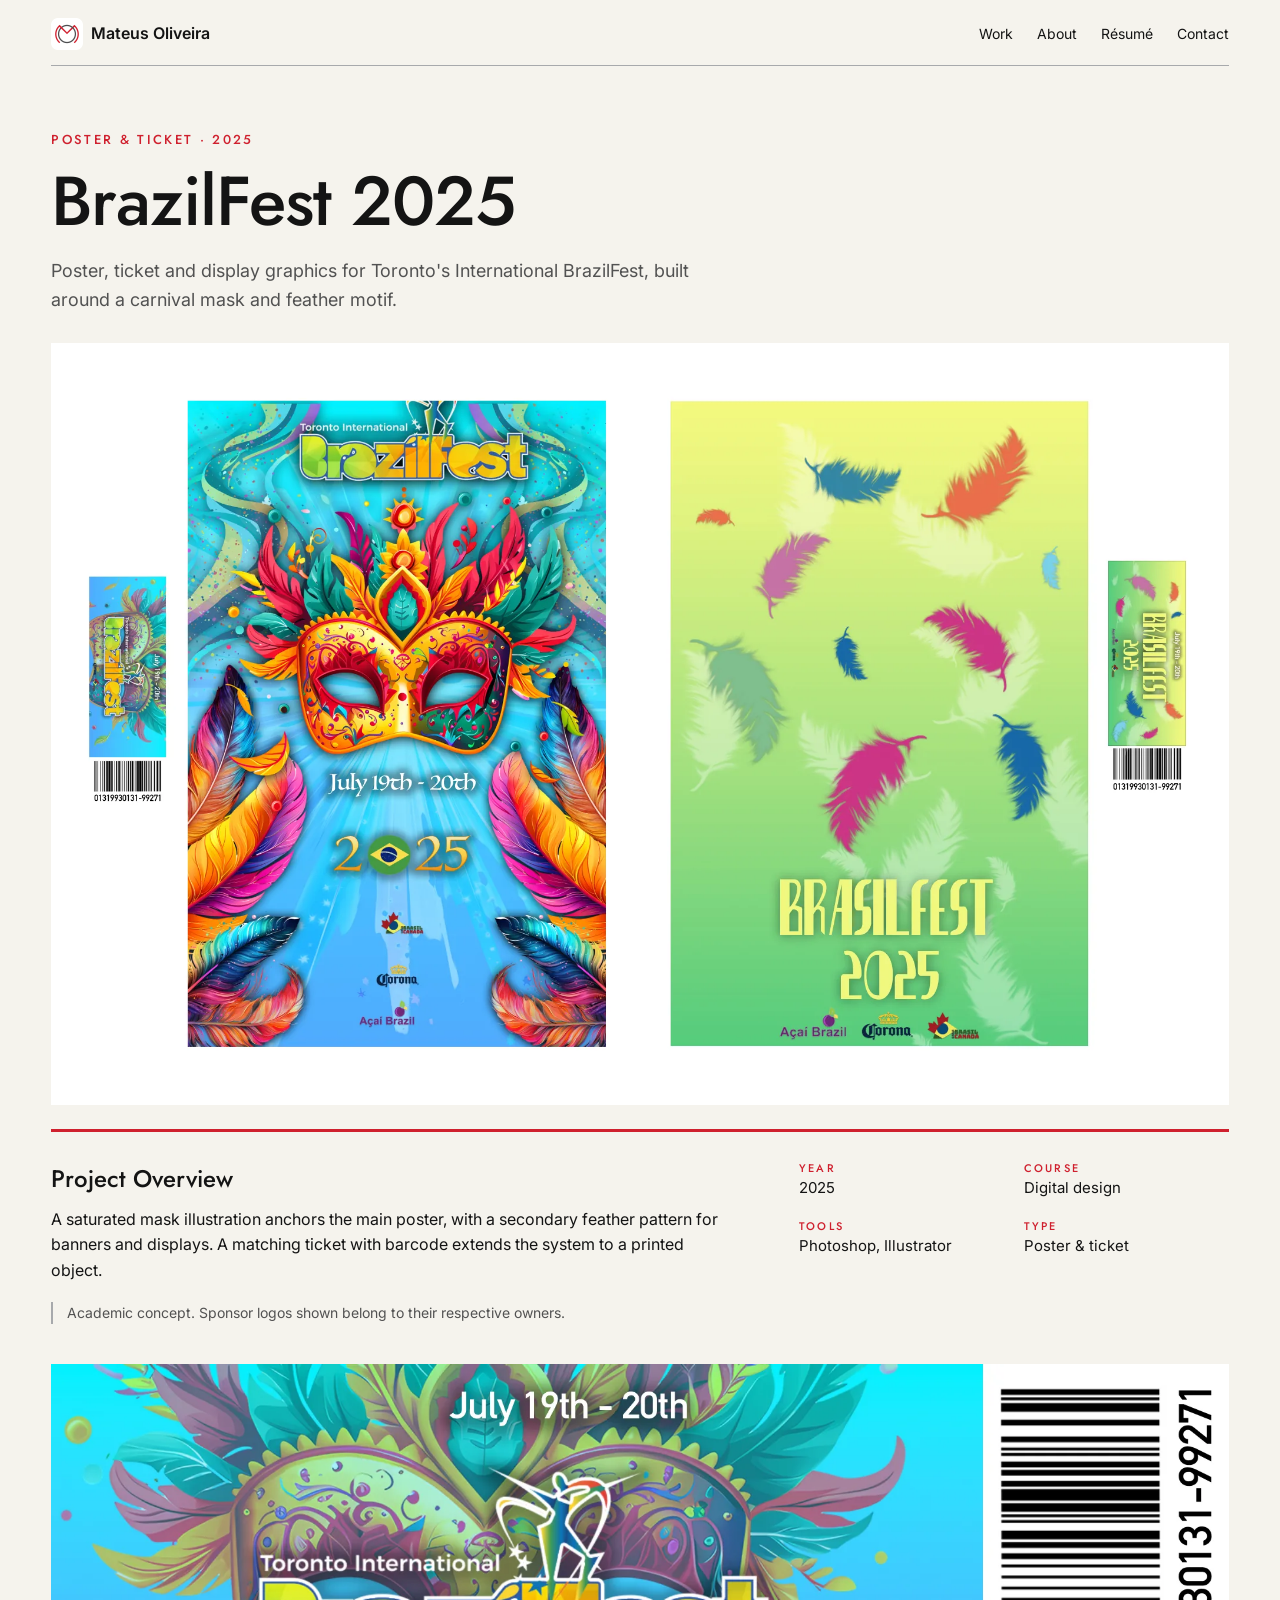
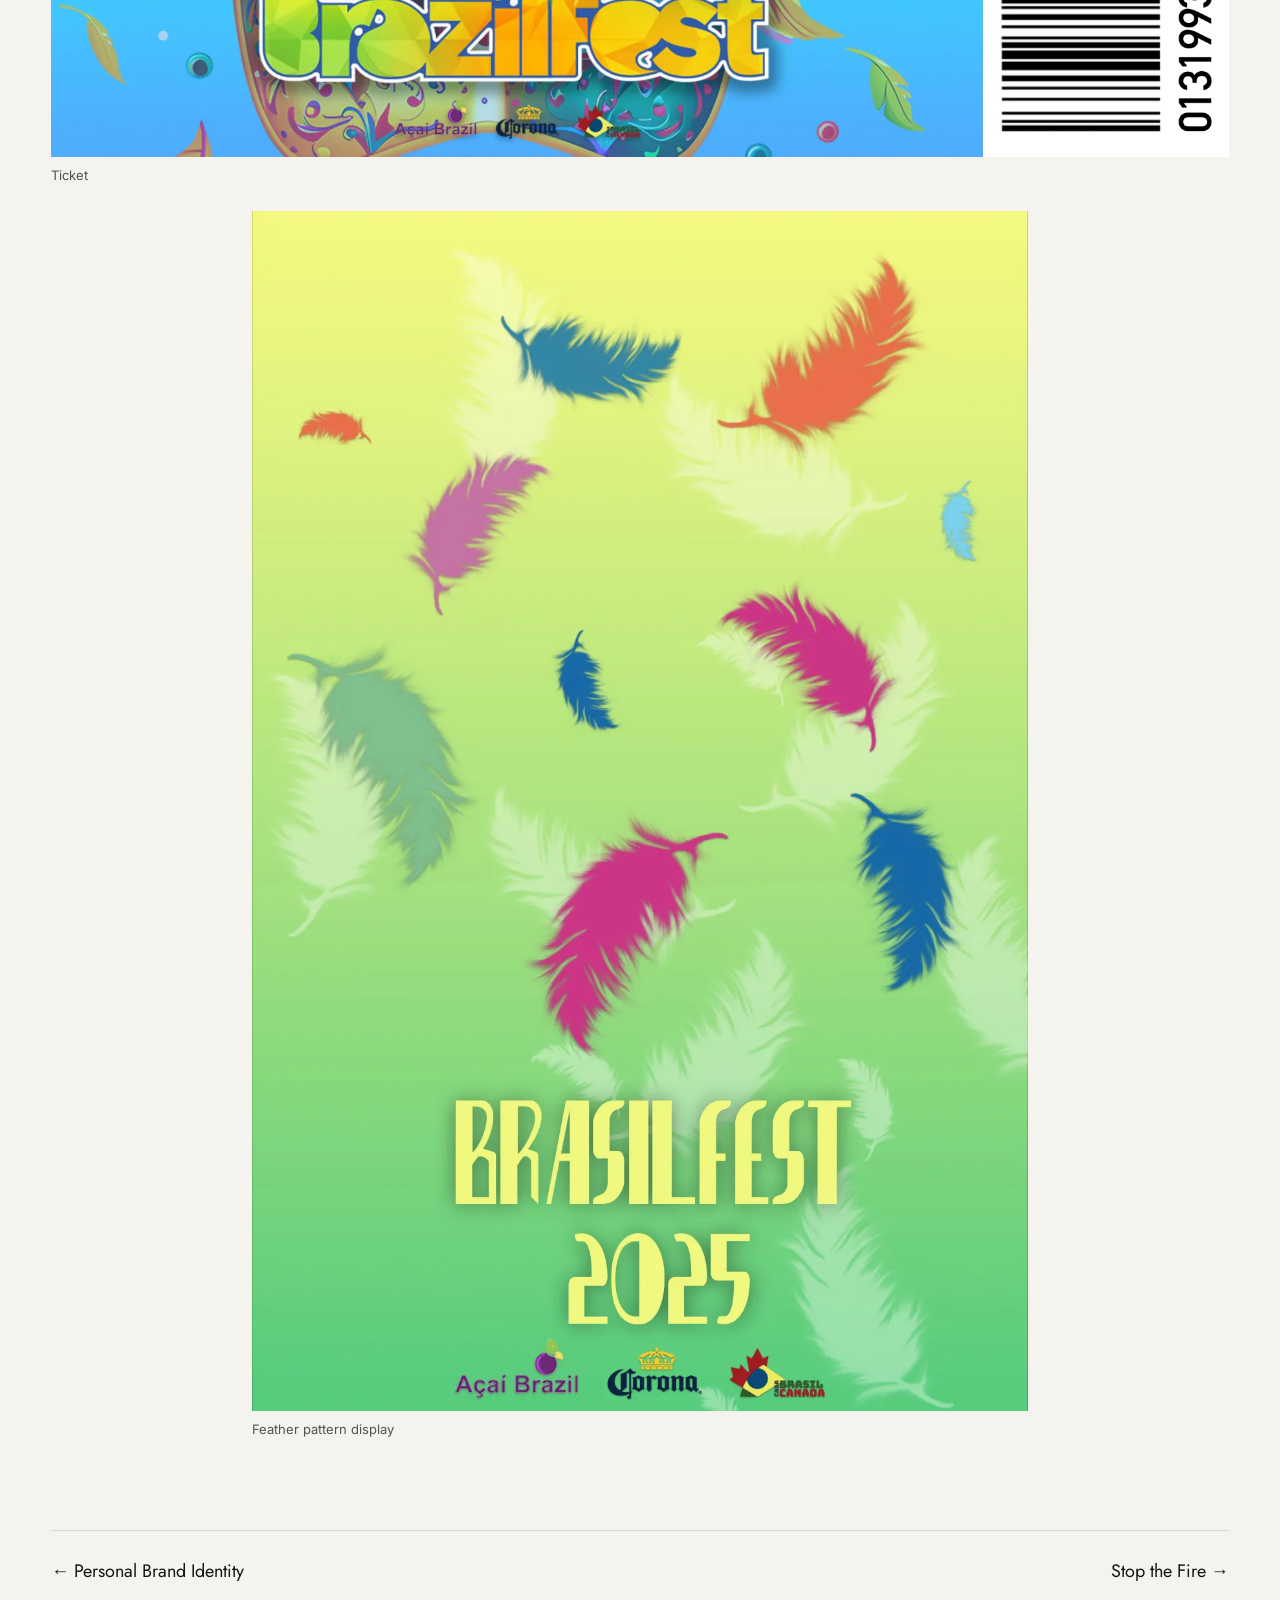
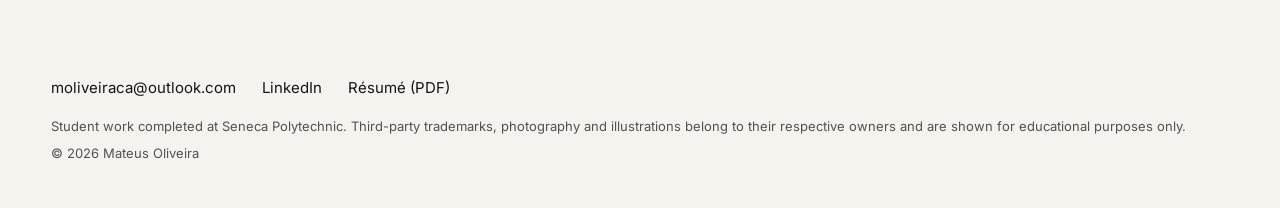
==== commit 61435096: "Apply editorial portfolio layout" ====
--- a/projects/brazilfest-2025.html
+++ b/projects/brazilfest-2025.html
@@ -8,11 +8,11 @@
 <link rel="preconnect" href="https://fonts.googleapis.com"><link rel="preconnect" href="https://fonts.gstatic.com" crossorigin>
 <link href="https://fonts.googleapis.com/css2?family=Inter:wght@400;500&family=Jost:wght@300;400;500&display=swap" rel="stylesheet">
 <link rel="stylesheet" href="../assets/css/style.css">
-</head><body class="projpage"><header class="top"><a class="logo" href="../index.html" aria-label="Home"><img src="../icon-512.png" alt="MO" width="40" height="40"><span><b>Mateus Oliveira</b><small>Graphic Designer · Toronto, ON</small></span></a>
-<nav><a href="../index.html#work">Work</a><a href="#info" class="info-open" aria-controls="info">About</a><a href="../assets/Mateus_Oliveira_Resume.pdf" target="_blank" rel="noopener">Résumé</a><a class="pill" href="mailto:moliveiraca@outlook.com">Contact</a></nav></header><main class="proj">
+</head><body class="projpage"><header class="top"><a class="logo" href="../index.html"><img src="../icon-512.png" alt="" width="32" height="32">Mateus Oliveira</a>
+<nav aria-label="Portfolio navigation"><a href="../index.html#work">Work</a><a href="#info" class="info-open" aria-controls="info">About</a><a href="../assets/Mateus_Oliveira_Resume.pdf" target="_blank" rel="noopener">Résumé</a><a href="mailto:moliveiraca@outlook.com">Contact</a></nav></header><main class="proj">
 <section class="phead"><p class="eyebrow">Poster &amp; ticket · 2025</p><h1>BrazilFest 2025</h1><p class="lead">Poster, ticket and display graphics for Toronto&#x27;s International BrazilFest, built around a carnival mask and feather motif.</p></section>
 <img class="phero" src="../assets/img/brazilfest-2025/hero.webp" alt="BrazilFest 2025" width="2000" height="1295">
-<section class="pinfo"><dl><div><dt>Year</dt><dd>2025</dd></div><div><dt>Course</dt><dd>Digital design</dd></div><div><dt>Tools</dt><dd>Photoshop, Illustrator</dd></div><div><dt>Type</dt><dd>Poster &amp; ticket</dd></div></dl><div><p>A saturated mask illustration anchors the main poster, with a secondary feather pattern for banners and displays. A matching ticket with barcode extends the system to a printed object.</p><p class="note">Academic concept. Sponsor logos shown belong to their respective owners.</p></div></section>
+<section class="pinfo" aria-labelledby="overview"><div><h2 id="overview">Project Overview</h2><p>A saturated mask illustration anchors the main poster, with a secondary feather pattern for banners and displays. A matching ticket with barcode extends the system to a printed object.</p><p class="note">Academic concept. Sponsor logos shown belong to their respective owners.</p></div><dl><div><dt>Year</dt><dd>2025</dd></div><div><dt>Course</dt><dd>Digital design</dd></div><div><dt>Tools</dt><dd>Photoshop, Illustrator</dd></div><div><dt>Type</dt><dd>Poster &amp; ticket</dd></div></dl></section>
 <section class="gallery"><figure class="g full reveal"><img src="../assets/img/brazilfest-2025/img-01.webp" alt="BrazilFest ticket with barcode" width="1800" height="600" loading="lazy" data-full>
 <figcaption>Ticket</figcaption></figure><figure class="g narrow reveal"><img src="../assets/img/brazilfest-2025/img-02.webp" alt="Feather pattern banner" width="1200" height="1855" loading="lazy" data-full>
 <figcaption>Feather pattern display</figcaption></figure></section>
--- a/assets/css/style.css
+++ b/assets/css/style.css
@@ -1,41 +1,37 @@
-:root{--red:#CF202E;--gray:#A7A9AC;--ink:#141414;--soft:#6e6f72;--bg:#ebebe8;--line:#d9d9d5;--r:8px;--pad:clamp(16px,2.6vw,36px)}
+:root{--red:#CF202E;--gray:#A7A9AC;--ink:#141414;--soft:#525252;--bg:#f5f3ed;--line:#d9d9d5;--r:0px;--pad:clamp(16px,4vw,52px)}
 *{box-sizing:border-box;margin:0}
 html{scroll-behavior:smooth}
 body{font:400 16px/1.6 Inter,system-ui,sans-serif;color:var(--ink);background:var(--bg);-webkit-font-smoothing:antialiased}
 img{max-width:100%;height:auto;display:block}
 a{color:inherit}
 h1,h2,h3,h4,.eyebrow{font-family:Jost,Inter,sans-serif}
-/* top bar */
-.top{position:fixed;top:0;left:0;right:0;z-index:30;display:flex;justify-content:space-between;align-items:center;padding:14px var(--pad);pointer-events:none}
-.top>*{pointer-events:auto}
-.logo{display:flex;align-items:center;gap:12px;text-decoration:none;background:rgba(255,255,255,.82);backdrop-filter:blur(8px);padding:5px 18px 5px 5px;border-radius:14px}
-.logo img{width:40px;height:40px;border-radius:10px}
-.logo span{display:flex;flex-direction:column;line-height:1.2}
-.logo b{font:500 15px Jost;letter-spacing:.04em}
-.logo small{font-size:11.5px;color:var(--soft)}
-.top nav a.pill{background:var(--ink);color:#fff}.top nav a.pill:hover{background:var(--red)}
-.top nav{display:flex;gap:8px}
-.top nav a{text-decoration:none;font-size:14px;background:rgba(255,255,255,.82);backdrop-filter:blur(8px);padding:8px 16px;border-radius:99px;transition:background .2s,color .2s}
-.top nav a:hover{background:var(--ink);color:#fff}
+/* Header */
+.top{display:flex;justify-content:space-between;align-items:center;flex-wrap:wrap;gap:12px 24px;margin:0 auto;padding:18px 0 15px;border-bottom:1px solid var(--gray);width:calc(100% - 2 * var(--pad));max-width:1400px}
+.logo{display:flex;align-items:center;gap:8px;text-decoration:none;font-weight:600}
+.logo img{width:32px;height:32px}
+.top nav{display:flex;gap:clamp(12px,2vw,24px);flex-wrap:wrap}
+.top nav a{text-decoration:none;font-size:14px}
+.top nav a:hover{text-decoration:underline}
 main{padding:0 var(--pad)}
-/* home */
-.intro{padding:clamp(120px,15vw,210px) 0 clamp(50px,8vw,100px);max-width:1500px;margin:0 auto;display:grid;grid-template-columns:minmax(0,8fr) minmax(0,4fr);gap:clamp(24px,5vw,80px);align-items:end}
-.intro h1{font-weight:300;font-size:clamp(32px,5.6vw,92px);line-height:1.04;letter-spacing:-.02em}
-.intro-side{padding-bottom:.6rem}
-.status{color:var(--soft);font-size:clamp(15px,1.25vw,18px);max-width:34ch}
-.more{display:inline-block;margin-top:18px;font:500 14px Jost;letter-spacing:.08em;text-decoration:none;border-bottom:2px solid var(--red);padding-bottom:2px}
-.more:hover{color:var(--red)}
-.collage{display:grid;grid-template-columns:repeat(12,1fr);gap:clamp(36px,6vw,90px) clamp(14px,2.4vw,34px);align-items:start;max-width:1500px;margin:0 auto;padding-bottom:clamp(70px,10vw,140px)}
-.card{grid-column:span var(--s);margin-top:var(--o);text-decoration:none;display:block}
-.thumb{overflow:hidden;border-radius:var(--r);background:#dcdcd8}
-.thumb img{width:100%;height:auto;transition:transform .7s ease}
-.card:hover .thumb img{transform:scale(1.035)}
-.cap{margin-top:12px;font-size:14px;line-height:1.45;max-width:52ch}
-.cap b{font-weight:500}
-.cap span{color:var(--soft)}
-.cap span:before{content:"— "}
-.card:hover .cap b{color:var(--red)}
-/* info panel */
+/* Home */
+.intro,.work-section{max-width:1400px;margin:0 auto}
+.intro{display:grid;grid-template-columns:minmax(0,1.8fr) minmax(0,1fr);gap:24px;align-items:end;padding:clamp(28px,5vw,62px) 0}
+.intro h1{font-weight:500;font-size:clamp(38px,5.8vw,86px);letter-spacing:-.05em;line-height:.95}
+.intro-side{font-size:clamp(14px,1.35vw,18px)}
+.more{display:inline-block;margin-top:10px;color:#aa1723;border-bottom:1px solid var(--red);padding-bottom:3px;text-decoration:none}
+.more:hover{text-decoration:underline}
+.work-section h2{font-weight:500;font-size:20px;border-top:3px solid var(--red);padding:9px 0 12px}
+.work-grid{display:grid;grid-template-columns:minmax(0,1.2fr) minmax(0,1fr);gap:24px clamp(16px,2vw,28px)}
+.card{display:block;text-decoration:none}
+.thumb img{width:100%;aspect-ratio:4/3;object-fit:contain;background:#e5e2db}
+.cap{display:flex;justify-content:space-between;flex-wrap:wrap;gap:4px 12px;padding:8px 0;border-bottom:1px solid var(--gray);font-size:15px}
+.cap b{font-weight:600}
+.cap span{color:var(--soft);font-size:13px}
+.card:hover .cap b{text-decoration:underline}
+.archive{margin-top:24px}
+.archive summary{width:fit-content;cursor:pointer}
+.archive .work-grid{margin-top:16px}
+/* Info panel */
 .panel{position:fixed;inset:0;z-index:40;background:var(--bg);overflow:auto;padding:90px var(--pad) 60px}
 .panel[hidden]{display:none}
 .panel:target{display:block}
@@ -60,12 +56,13 @@
 .flinks a{text-decoration:none}.flinks a:hover{color:var(--red)}
 /* project page */
 .proj{max-width:1500px;margin:0 auto;padding-bottom:40px}
-.phead{padding:clamp(110px,14vw,170px) 0 34px}
+.phead{padding:clamp(28px,5vw,64px) 0 28px}
 .eyebrow{font-size:13px;letter-spacing:.18em;text-transform:uppercase;color:var(--red);margin-bottom:14px;font-weight:500}
-.phead h1{font-weight:300;font-size:clamp(34px,5.4vw,76px);line-height:1.05;letter-spacing:-.015em}
+.phead h1{font-weight:500;font-size:clamp(34px,5.4vw,76px);line-height:1.05;letter-spacing:-.015em}
 .lead{margin-top:20px;color:var(--soft);max-width:58ch;font-size:18px}
 .phero{width:100%;border-radius:var(--r);background:#dcdcd8}
-.pinfo{display:grid;grid-template-columns:1fr 1.6fr;gap:60px;padding:50px 0}
+.pinfo{display:grid;grid-template-columns:minmax(0,1.6fr) minmax(0,1fr);gap:clamp(24px,5vw,60px);padding:28px 0 40px;border-top:3px solid var(--red);margin-top:24px}
+.pinfo h2{font-weight:500;margin-bottom:8px}
 dl{display:grid;grid-template-columns:1fr 1fr;gap:18px 20px;align-content:start}
 dt{font:500 11px Jost;letter-spacing:.2em;text-transform:uppercase;color:var(--red)}
 dd{font-size:15px}
@@ -90,12 +87,12 @@
 /* reveal */
 .js .reveal{opacity:0;transform:translateY(22px);transition:opacity .8s ease,transform .8s ease}
 .js .reveal.in{opacity:1;transform:none}
-@media (prefers-reduced-motion:reduce){.js .reveal{opacity:1;transform:none;transition:none}html{scroll-behavior:auto}.thumb img{transition:none}}
+@media (prefers-reduced-motion:reduce){.js .reveal{opacity:1;transform:none;transition:none}html{scroll-behavior:auto}}
 @media (max-width:900px){.p-cols{grid-template-columns:1fr 1fr}.p-exp{grid-column:1/-1}}
 @media (max-width:760px){
  body{font-size:15.5px}
- .intro{grid-template-columns:1fr;align-items:start}.logo small{display:none}.top nav a{padding:8px 11px;font-size:13px}.top nav a:nth-child(3){display:none}
- .collage{grid-template-columns:1fr;gap:34px}.card{grid-column:1;margin-top:0}
+ .intro,.work-grid{grid-template-columns:1fr}.intro{align-items:start}
+
  .cols,.pinfo,.p-cols{grid-template-columns:1fr;gap:28px}
  .gallery{gap:16px}.g.half,.g.third{grid-column:span 6}.g.narrow{grid-column:1/-1}
  .pn{flex-direction:column}
